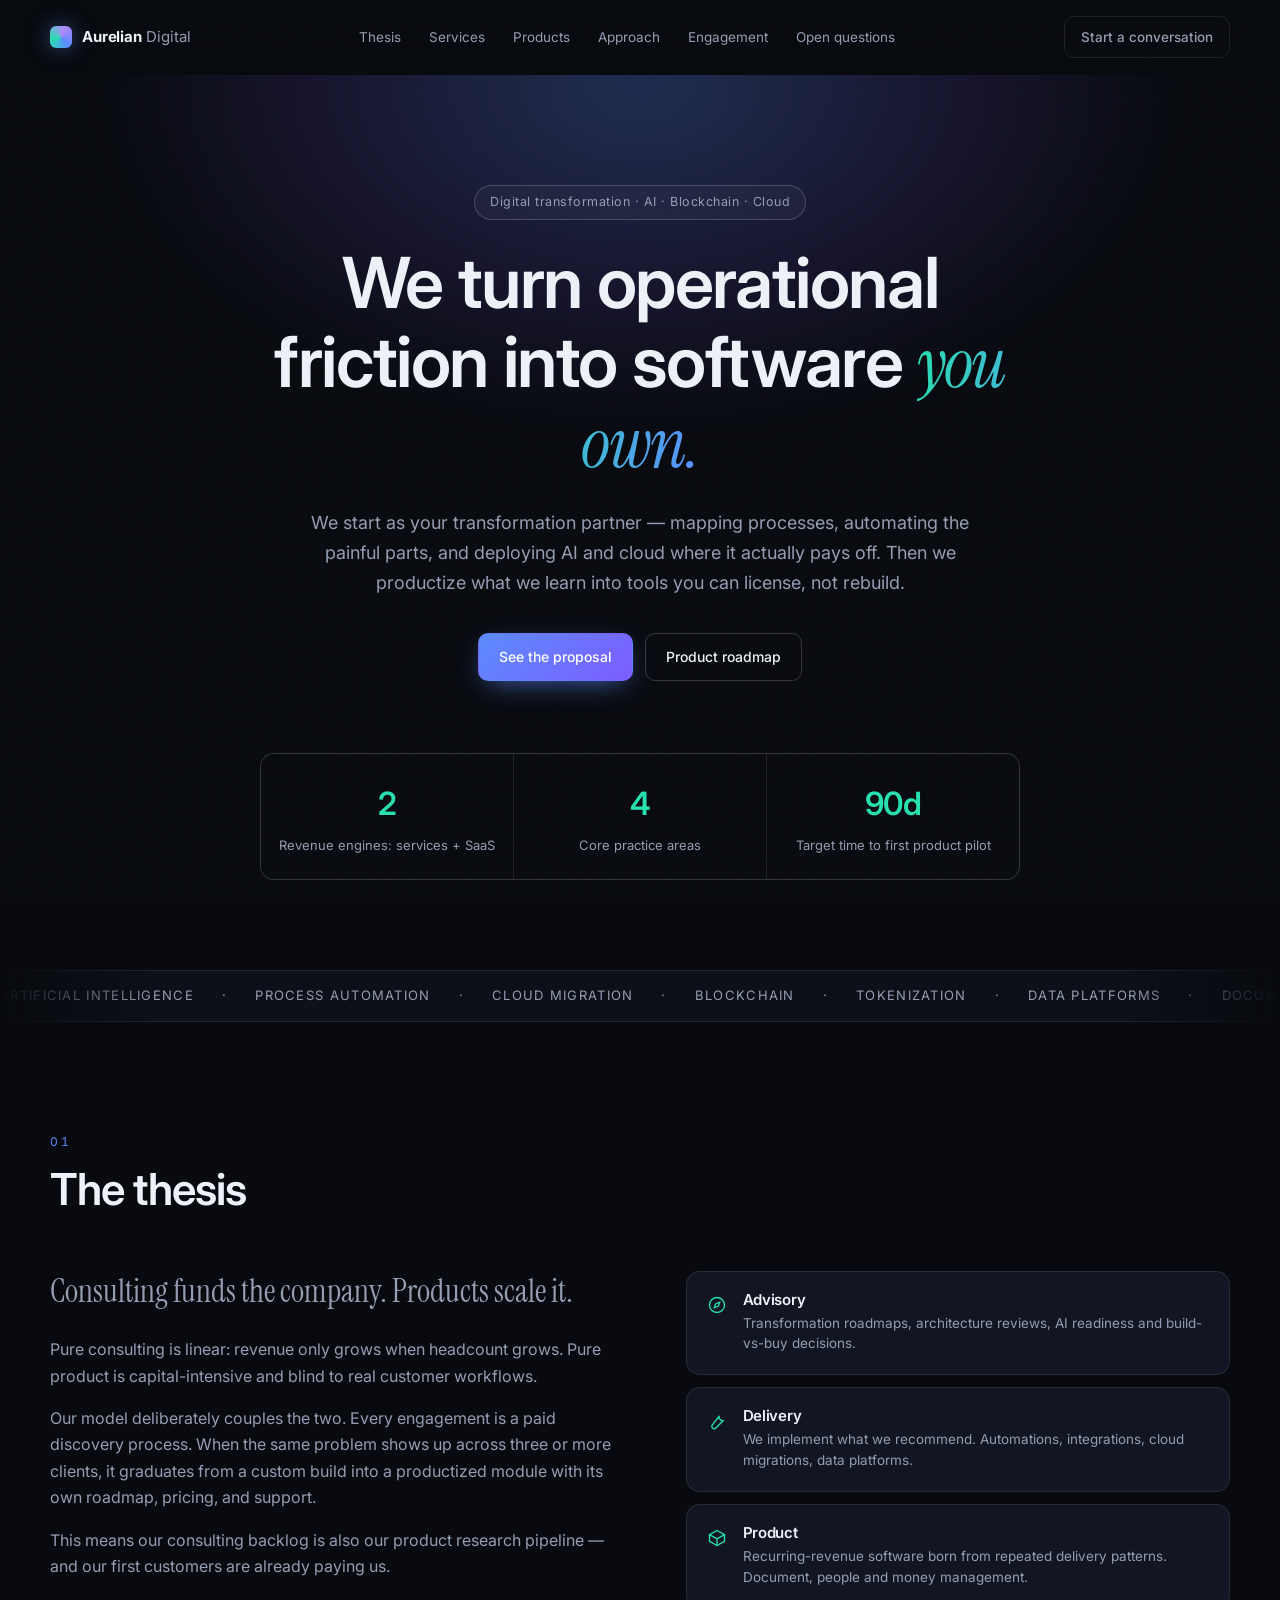
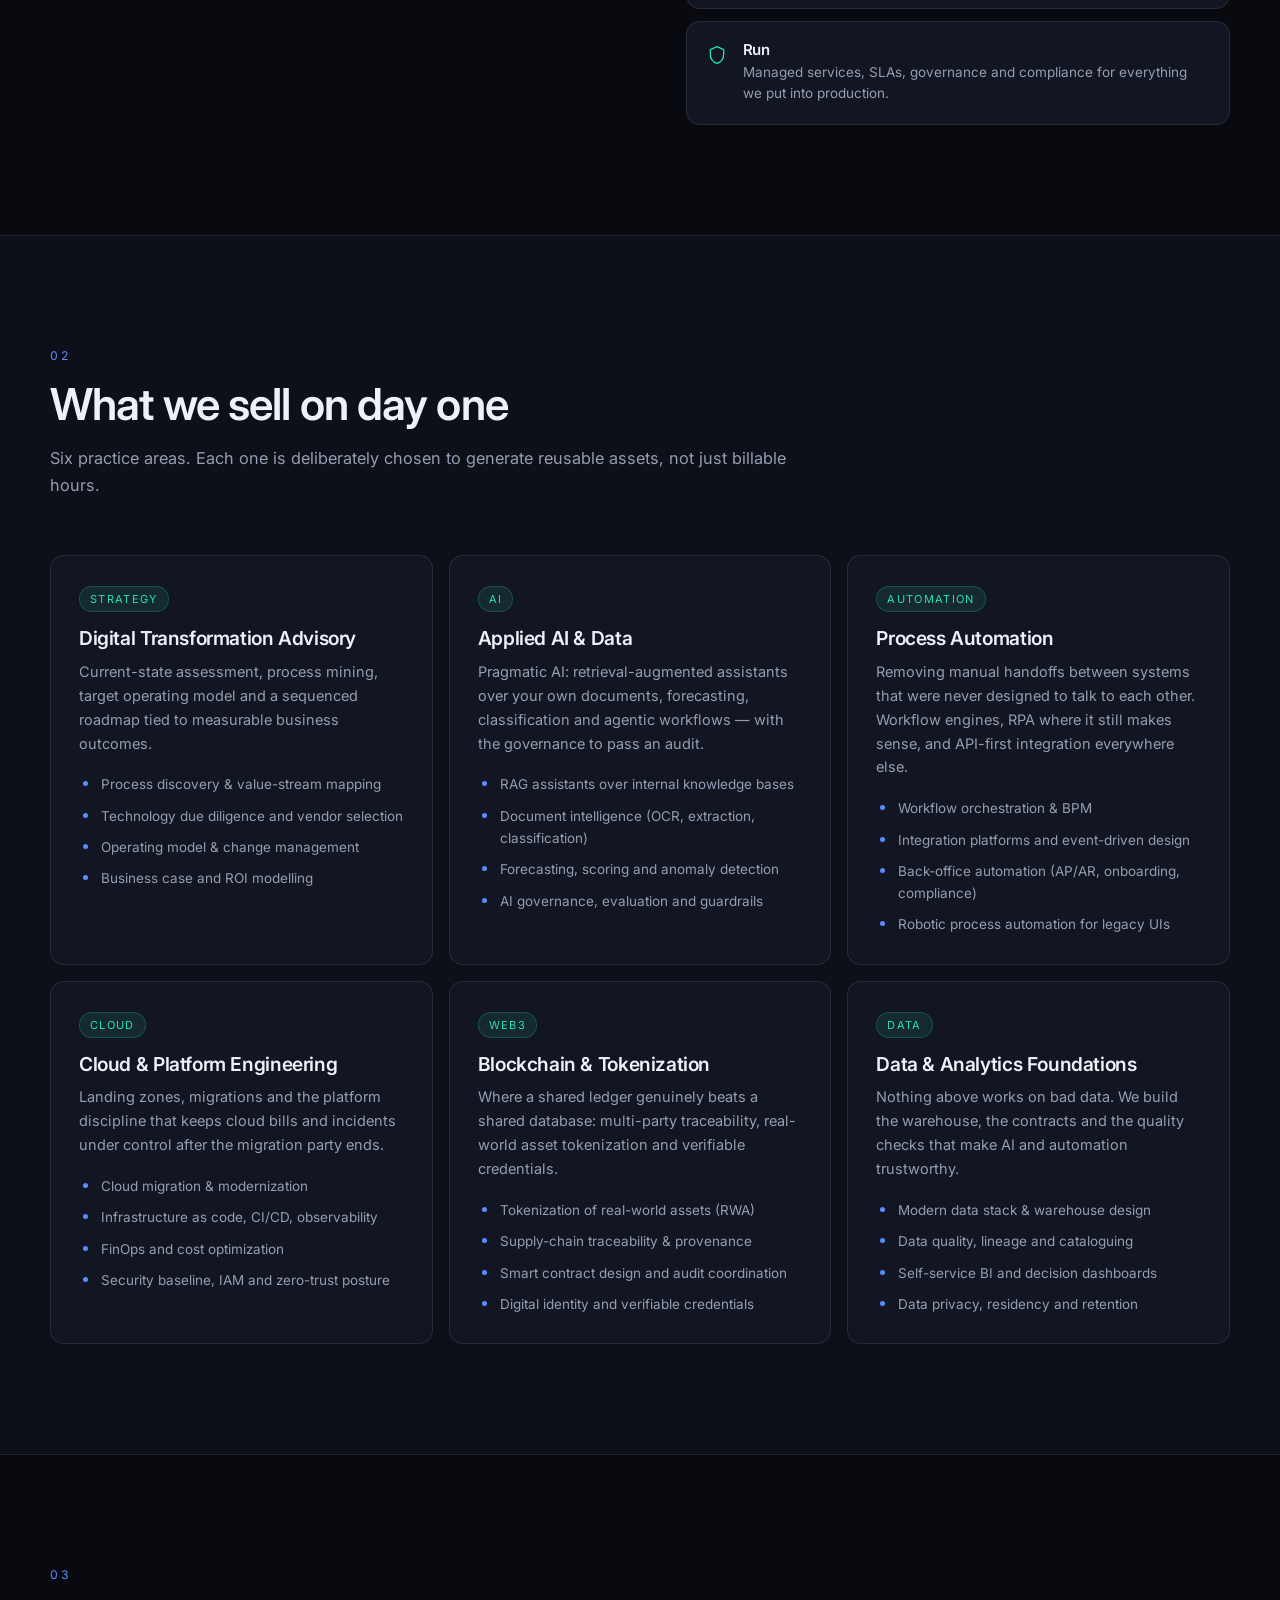
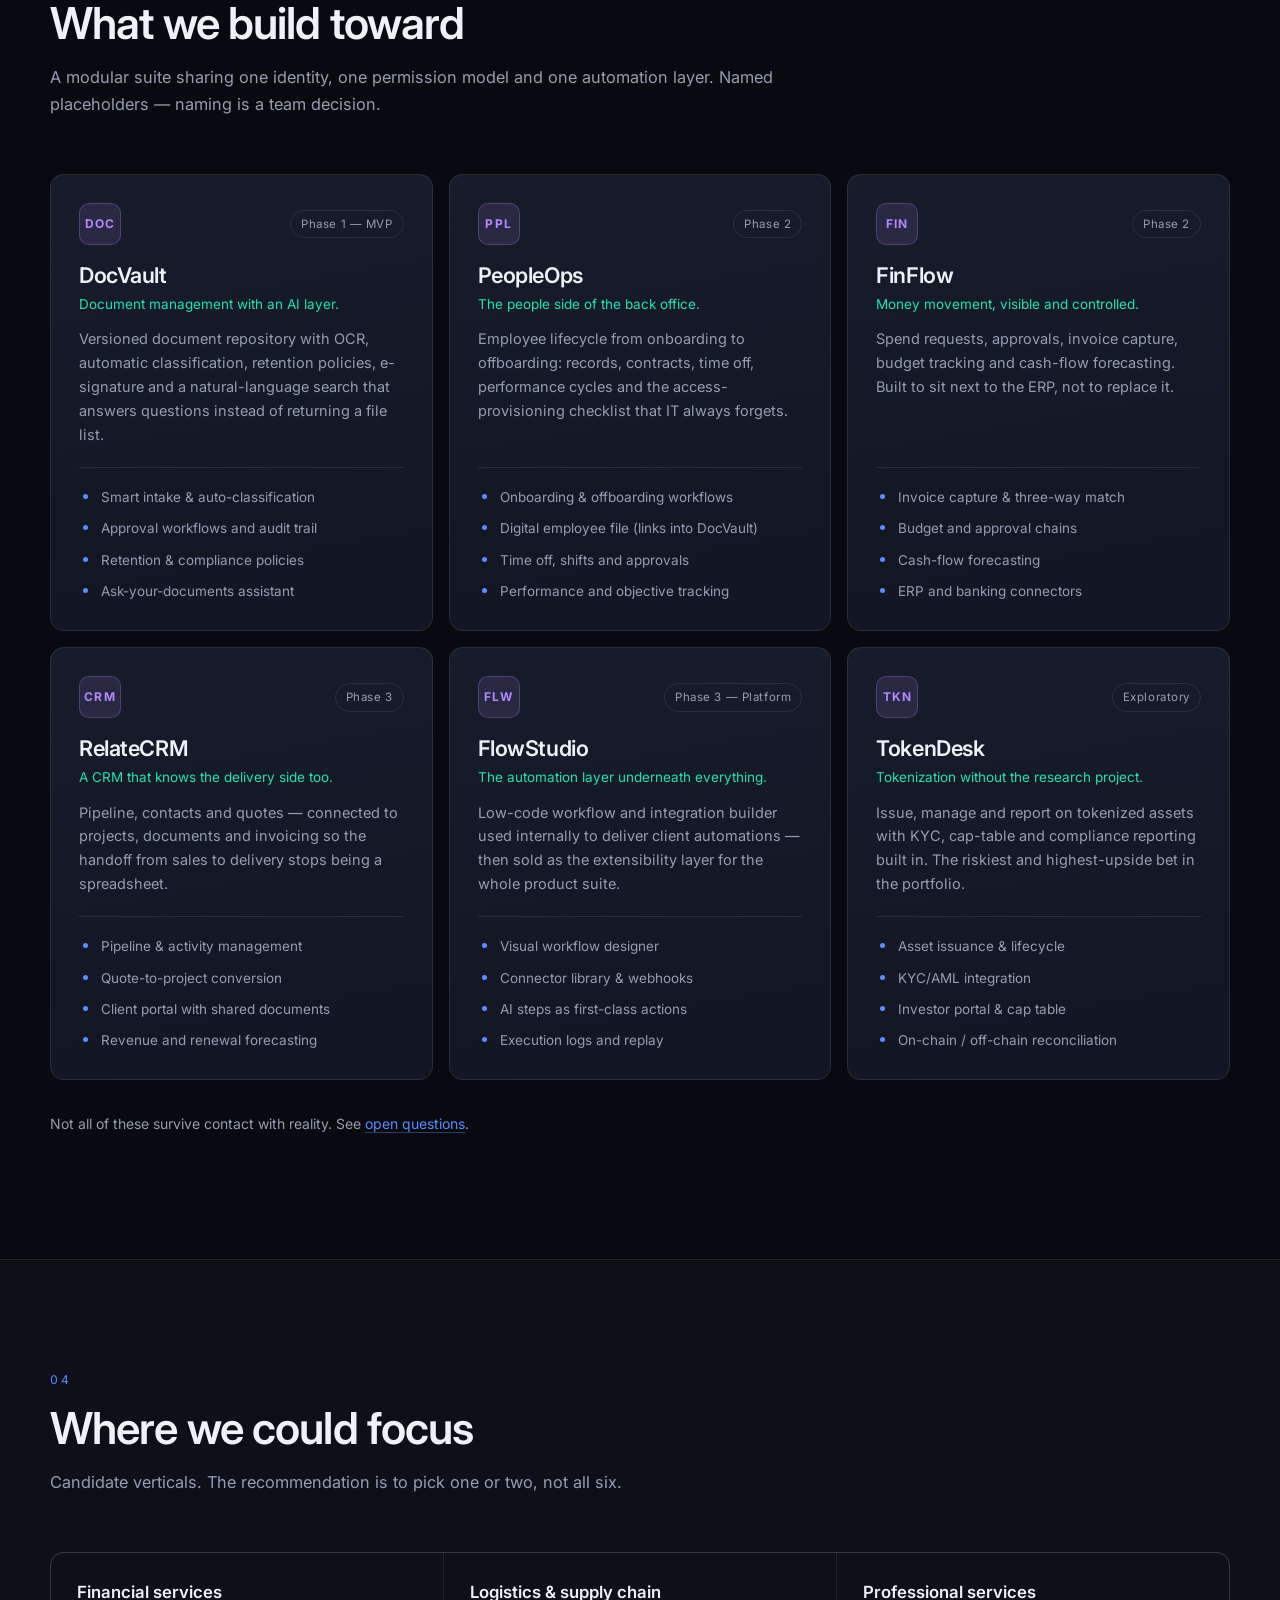
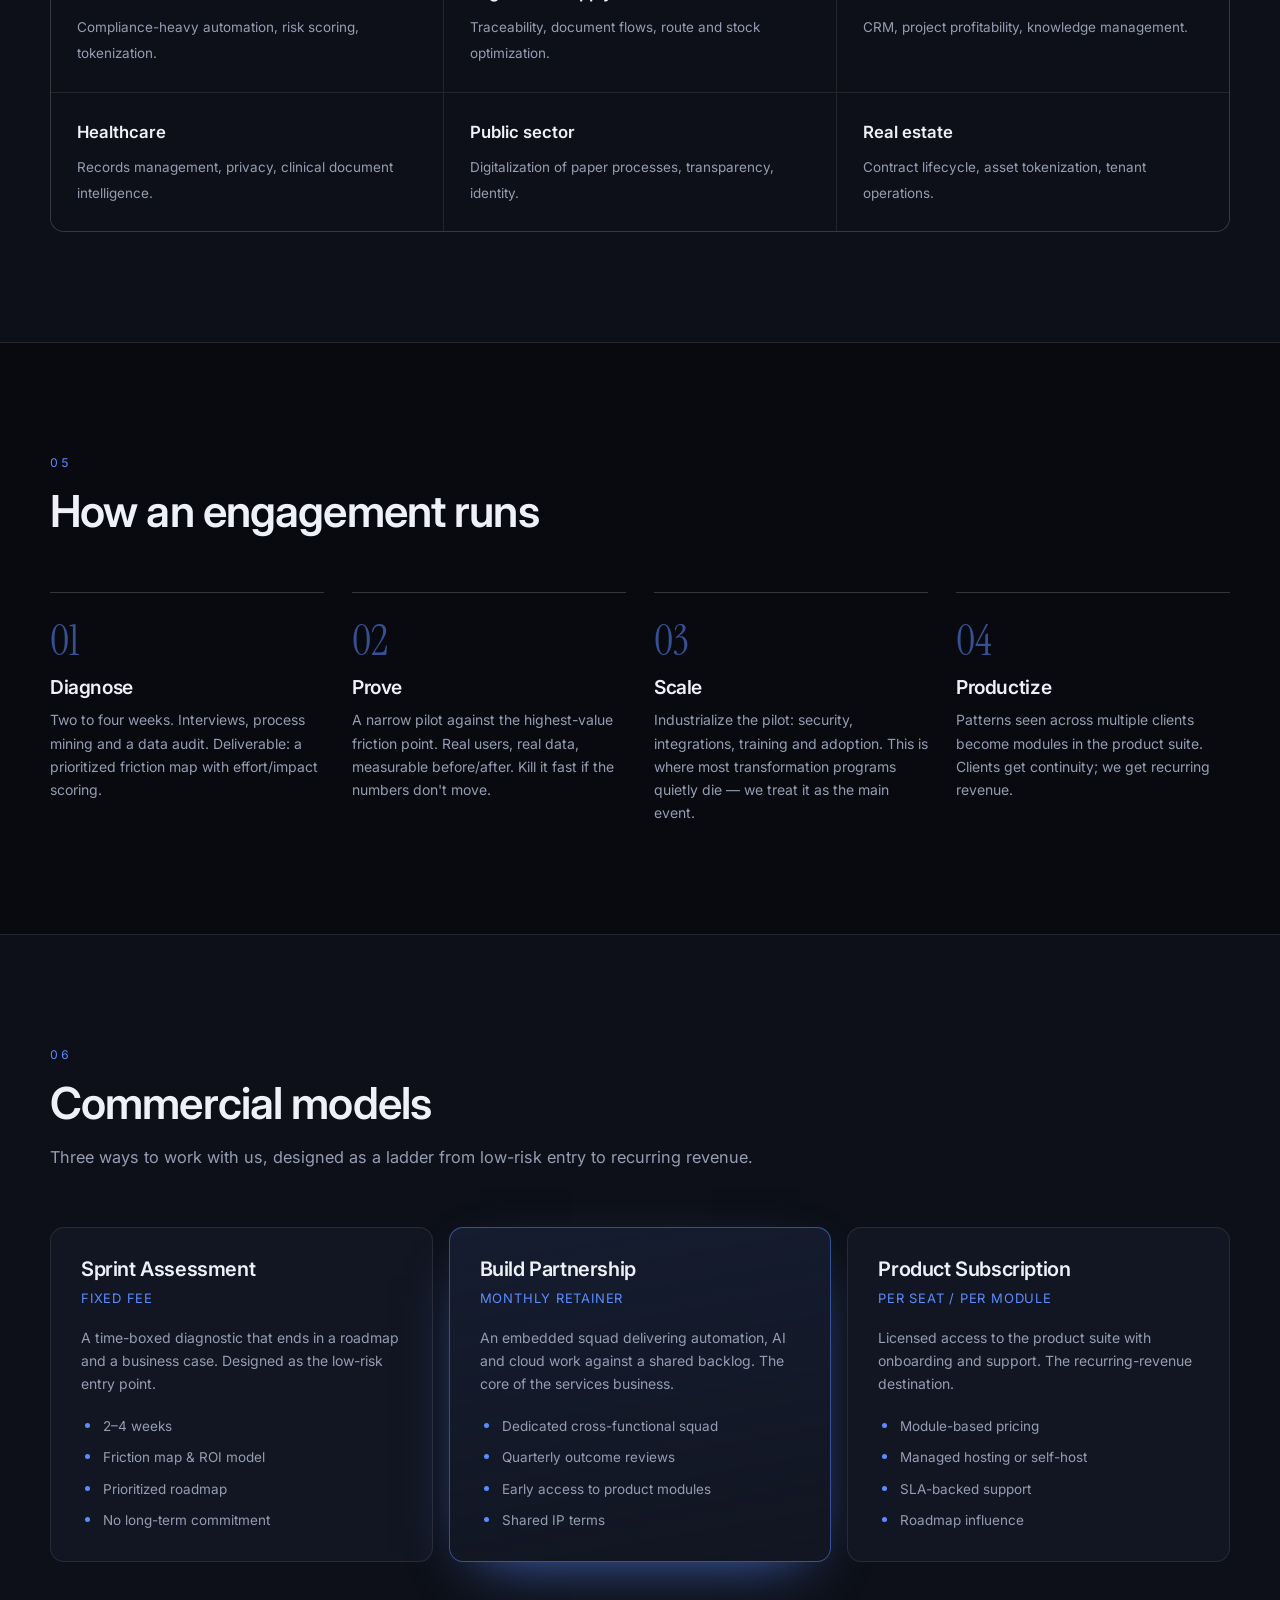
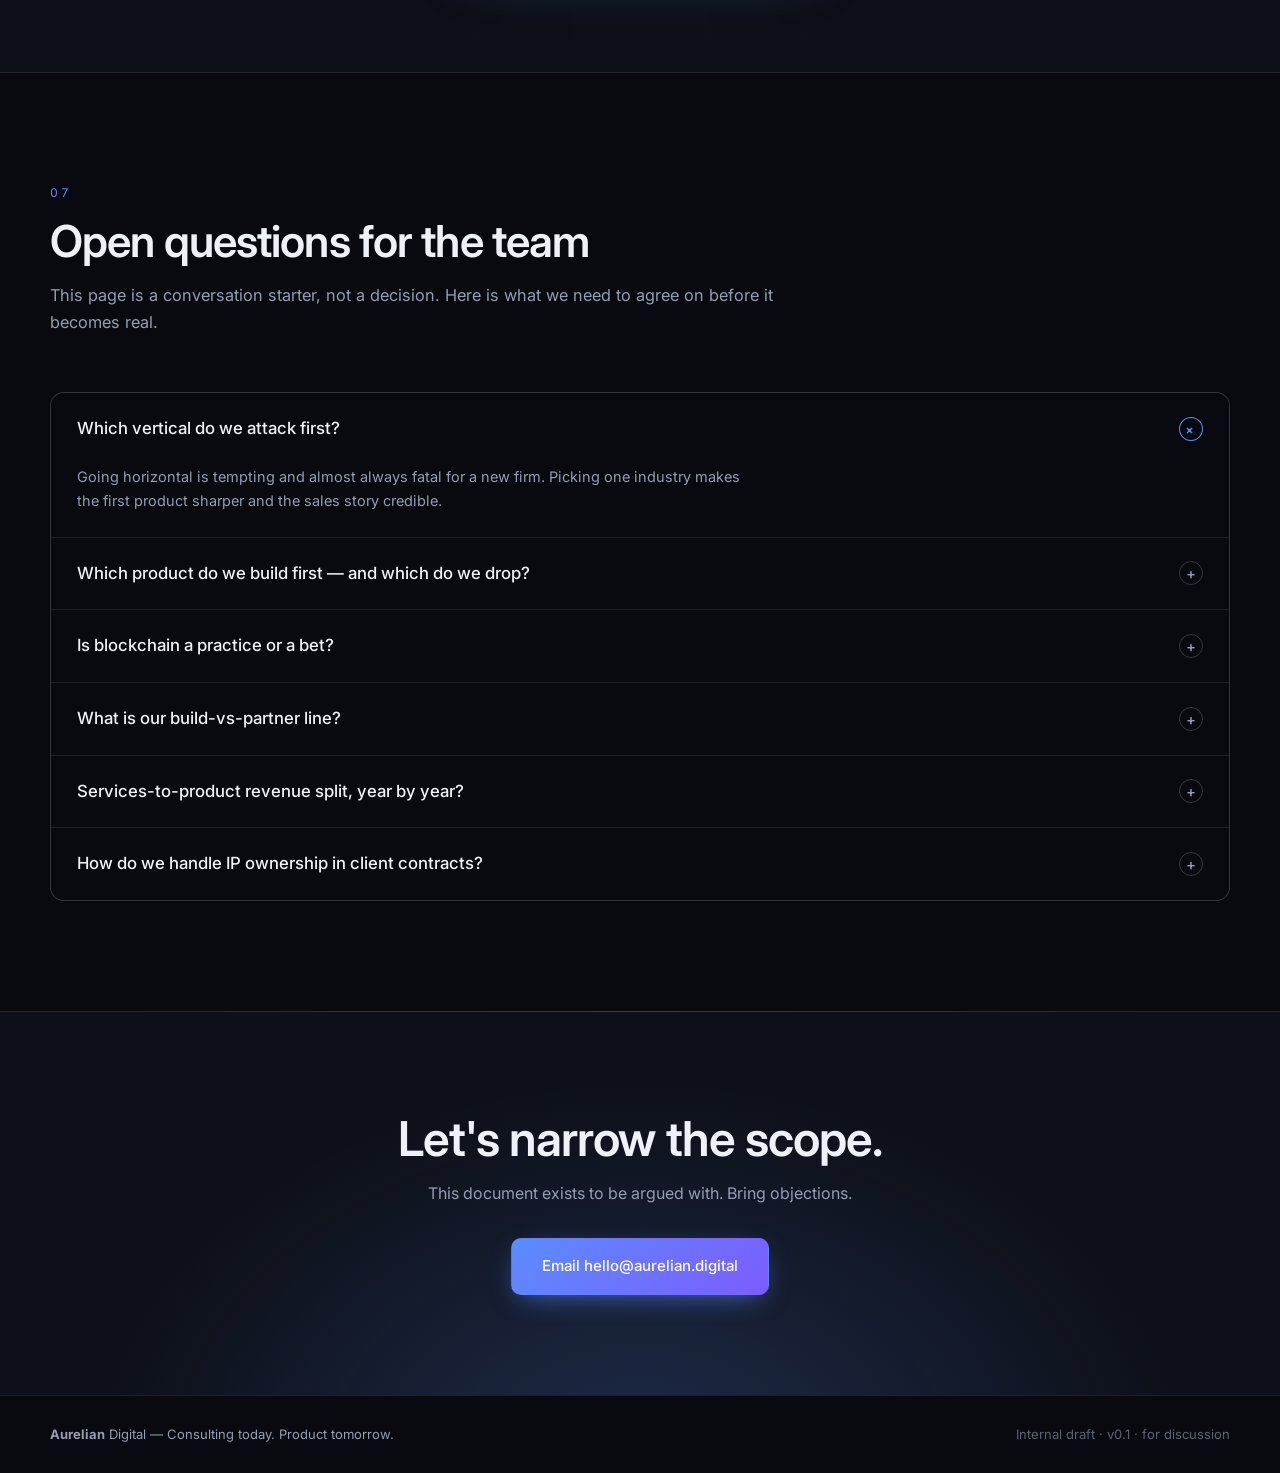
==== index.html @ 9fe1851c "Initial proposal site for digital transformation consultancy" ====
<!DOCTYPE html>
<html lang="en">
<head>
  <meta charset="UTF-8" />
  <meta name="viewport" content="width=device-width, initial-scale=1.0" />
  <title>Aurelian Digital — Consulting today. Product tomorrow.</title>
  <meta name="description" content="Digital transformation consulting across AI, automation, cloud and tokenization — productized into software for document, people and money management." />
  <link rel="preconnect" href="https://fonts.googleapis.com" />
  <link rel="preconnect" href="https://fonts.gstatic.com" crossorigin />
  <link href="https://fonts.googleapis.com/css2?family=Inter:wght@400;500;600;700&family=Instrument+Serif:ital@0;1&display=swap" rel="stylesheet" />
  <link rel="stylesheet" href="src/styles.css" />
</head>
<body>
  <div class="grain" aria-hidden="true"></div>

  <header class="site-header" id="header">
    <a class="logo" href="#top">
      <span class="logo-mark" aria-hidden="true"></span>
      <span class="logo-text"><strong data-brand-name></strong> <span data-brand-suffix></span></span>
    </a>
    <nav class="nav" id="nav" aria-label="Primary"></nav>
    <div class="header-actions">
      <a class="btn btn-ghost" href="#contact">Start a conversation</a>
      <button class="nav-toggle" id="navToggle" aria-label="Toggle navigation" aria-expanded="false">
        <span></span><span></span>
      </button>
    </div>
  </header>

  <main id="top">
    <!-- HERO -->
    <section class="hero">
      <div class="hero-glow" aria-hidden="true"></div>
      <div class="wrap hero-inner">
        <p class="eyebrow reveal" data-hero-eyebrow></p>
        <h1 class="hero-title reveal" data-hero-title></h1>
        <p class="lead reveal" data-hero-subtitle></p>
        <div class="hero-ctas reveal">
          <a class="btn btn-primary" data-hero-cta1></a>
          <a class="btn btn-outline" data-hero-cta2></a>
        </div>
        <dl class="stats reveal" data-hero-stats></dl>
      </div>
      <div class="marquee" aria-hidden="true">
        <div class="marquee-track">
          <span>Artificial Intelligence</span><span>·</span>
          <span>Process Automation</span><span>·</span>
          <span>Cloud Migration</span><span>·</span>
          <span>Blockchain</span><span>·</span>
          <span>Tokenization</span><span>·</span>
          <span>Data Platforms</span><span>·</span>
          <span>Document Intelligence</span><span>·</span>
          <span>Artificial Intelligence</span><span>·</span>
          <span>Process Automation</span><span>·</span>
          <span>Cloud Migration</span><span>·</span>
          <span>Blockchain</span><span>·</span>
          <span>Tokenization</span><span>·</span>
          <span>Data Platforms</span><span>·</span>
          <span>Document Intelligence</span><span>·</span>
        </div>
      </div>
    </section>

    <!-- THESIS -->
    <section class="section" id="thesis">
      <div class="wrap">
        <div class="section-head reveal">
          <span class="section-num">01</span>
          <h2 data-thesis-title></h2>
        </div>
        <div class="thesis-grid">
          <div class="thesis-copy reveal">
            <p class="thesis-lead" data-thesis-lead></p>
            <div data-thesis-body></div>
          </div>
          <div class="pillars" data-thesis-pillars></div>
        </div>
      </div>
    </section>

    <!-- SERVICES -->
    <section class="section section-alt" id="services">
      <div class="wrap">
        <div class="section-head reveal">
          <span class="section-num">02</span>
          <h2>What we sell on day one</h2>
          <p class="section-sub">Six practice areas. Each one is deliberately chosen to generate reusable assets, not just billable hours.</p>
        </div>
        <div class="cards" data-services></div>
      </div>
    </section>

    <!-- PRODUCTS -->
    <section class="section" id="products">
      <div class="wrap">
        <div class="section-head reveal">
          <span class="section-num">03</span>
          <h2>What we build toward</h2>
          <p class="section-sub">A modular suite sharing one identity, one permission model and one automation layer. Named placeholders — naming is a team decision.</p>
        </div>
        <div class="products" data-products></div>
        <p class="note reveal">Not all of these survive contact with reality. See <a href="#questions">open questions</a>.</p>
      </div>
    </section>

    <!-- INDUSTRIES -->
    <section class="section section-alt" id="industries">
      <div class="wrap">
        <div class="section-head reveal">
          <span class="section-num">04</span>
          <h2>Where we could focus</h2>
          <p class="section-sub">Candidate verticals. The recommendation is to pick one or two, not all six.</p>
        </div>
        <ul class="industries" data-industries></ul>
      </div>
    </section>

    <!-- APPROACH -->
    <section class="section" id="approach">
      <div class="wrap">
        <div class="section-head reveal">
          <span class="section-num">05</span>
          <h2>How an engagement runs</h2>
        </div>
        <ol class="steps" data-approach></ol>
      </div>
    </section>

    <!-- ENGAGEMENT -->
    <section class="section section-alt" id="engagement">
      <div class="wrap">
        <div class="section-head reveal">
          <span class="section-num">06</span>
          <h2>Commercial models</h2>
          <p class="section-sub">Three ways to work with us, designed as a ladder from low-risk entry to recurring revenue.</p>
        </div>
        <div class="plans" data-engagement></div>
      </div>
    </section>

    <!-- OPEN QUESTIONS -->
    <section class="section" id="questions">
      <div class="wrap">
        <div class="section-head reveal">
          <span class="section-num">07</span>
          <h2 data-questions-title></h2>
          <p class="section-sub" data-questions-lead></p>
        </div>
        <div class="questions" data-questions></div>
      </div>
    </section>

    <!-- CONTACT -->
    <section class="cta-band" id="contact">
      <div class="wrap cta-inner reveal">
        <h2>Let's narrow the scope.</h2>
        <p>This document exists to be argued with. Bring objections.</p>
        <a class="btn btn-primary btn-lg" data-contact-link></a>
      </div>
    </section>
  </main>

  <footer class="site-footer">
    <div class="wrap footer-inner">
      <span><strong data-brand-name></strong> <span data-brand-suffix></span> — <span data-brand-tagline></span></span>
      <span class="footer-note">Internal draft · v0.1 · for discussion</span>
    </div>
  </footer>

  <script src="src/data.js"></script>
  <script src="src/main.js"></script>
</body>
</html>
---- src/styles.css ----
:root {
  --bg: #080a0f;
  --bg-alt: #0d1018;
  --surface: #121622;
  --surface-2: #171c2b;
  --line: rgba(255, 255, 255, 0.09);
  --line-strong: rgba(255, 255, 255, 0.18);
  --text: #eef1f7;
  --muted: #959db2;
  --accent: #5b8cff;
  --accent-2: #27e0b0;
  --accent-3: #b388ff;
  --radius: 14px;
  --wrap: 1180px;
  --ease: cubic-bezier(0.22, 1, 0.36, 1);
}

* { box-sizing: border-box; }

html { scroll-behavior: smooth; scroll-padding-top: 90px; }

body {
  margin: 0;
  background: var(--bg);
  color: var(--text);
  font-family: Inter, -apple-system, BlinkMacSystemFont, "Segoe UI", sans-serif;
  font-size: 16px;
  line-height: 1.65;
  -webkit-font-smoothing: antialiased;
  overflow-x: hidden;
}

h1, h2, h3 { line-height: 1.12; margin: 0; letter-spacing: -0.02em; }

a { color: inherit; text-decoration: none; }

.wrap { width: min(100% - 48px, var(--wrap)); margin-inline: auto; }

.grain {
  position: fixed;
  inset: 0;
  pointer-events: none;
  z-index: 100;
  opacity: 0.025;
  background-image: url("data:image/svg+xml,%3Csvg xmlns='http://www.w3.org/2000/svg' width='200' height='200'%3E%3Cfilter id='n'%3E%3CfeTurbulence type='fractalNoise' baseFrequency='0.8'/%3E%3C/filter%3E%3Crect width='200' height='200' filter='url(%23n)'/%3E%3C/svg%3E");
}

/* ---------- Header ---------- */
.site-header {
  position: sticky;
  top: 0;
  z-index: 50;
  display: flex;
  align-items: center;
  justify-content: space-between;
  gap: 24px;
  padding: 16px max(24px, calc((100vw - var(--wrap)) / 2));
  background: rgba(8, 10, 15, 0.72);
  backdrop-filter: blur(14px);
  border-bottom: 1px solid transparent;
  transition: border-color 0.3s, background 0.3s;
}

.site-header.scrolled { border-bottom-color: var(--line); }

.logo { display: flex; align-items: center; gap: 10px; font-size: 15px; }

.logo-mark {
  width: 22px;
  height: 22px;
  border-radius: 6px;
  background: conic-gradient(from 140deg, var(--accent), var(--accent-2), var(--accent-3), var(--accent));
  box-shadow: 0 0 22px rgba(91, 140, 255, 0.45);
}

.logo-text strong { font-weight: 700; letter-spacing: -0.01em; }
.logo-text span { color: var(--muted); font-weight: 400; }

.nav { display: flex; gap: 4px; }

.nav a {
  padding: 7px 12px;
  border-radius: 8px;
  font-size: 13.5px;
  color: var(--muted);
  transition: color 0.2s, background 0.2s;
}

.nav a:hover { color: var(--text); background: rgba(255, 255, 255, 0.05); }
.nav a.active { color: var(--text); background: rgba(91, 140, 255, 0.14); }

.header-actions { display: flex; align-items: center; gap: 10px; }

.nav-toggle {
  display: none;
  flex-direction: column;
  gap: 5px;
  background: none;
  border: 1px solid var(--line);
  border-radius: 8px;
  padding: 10px 9px;
  cursor: pointer;
}

.nav-toggle span { width: 16px; height: 1.5px; background: var(--text); display: block; }

/* ---------- Buttons ---------- */
.btn {
  display: inline-flex;
  align-items: center;
  justify-content: center;
  gap: 8px;
  padding: 11px 20px;
  border-radius: 10px;
  font-size: 14px;
  font-weight: 500;
  cursor: pointer;
  border: 1px solid transparent;
  transition: transform 0.2s var(--ease), background 0.2s, border-color 0.2s, box-shadow 0.2s;
  white-space: nowrap;
}

.btn:hover { transform: translateY(-2px); }

.btn-primary {
  background: linear-gradient(135deg, var(--accent), #7c5cff);
  color: #fff;
  box-shadow: 0 8px 28px -10px rgba(91, 140, 255, 0.8);
}

.btn-outline { border-color: var(--line-strong); color: var(--text); }
.btn-outline:hover { background: rgba(255, 255, 255, 0.05); border-color: var(--accent); }

.btn-ghost { color: var(--muted); border-color: var(--line); font-size: 13.5px; padding: 9px 16px; }
.btn-ghost:hover { color: var(--text); border-color: var(--line-strong); }

.btn-lg { padding: 15px 30px; font-size: 15px; }

/* ---------- Hero ---------- */
.hero { position: relative; padding: 110px 0 0; overflow: hidden; }

.hero-glow {
  position: absolute;
  top: -340px;
  left: 50%;
  transform: translateX(-50%);
  width: 1100px;
  height: 700px;
  background: radial-gradient(ellipse at center, rgba(91, 140, 255, 0.28), rgba(124, 92, 255, 0.12) 42%, transparent 70%);
  filter: blur(26px);
  pointer-events: none;
}

.hero-inner { position: relative; text-align: center; padding-bottom: 90px; }

.eyebrow {
  display: inline-block;
  margin: 0 0 24px;
  padding: 6px 15px;
  border: 1px solid var(--line-strong);
  border-radius: 999px;
  font-size: 12.5px;
  letter-spacing: 0.04em;
  color: var(--muted);
  background: rgba(255, 255, 255, 0.03);
}

.hero-title {
  font-size: clamp(2.5rem, 6.2vw, 4.4rem);
  font-weight: 600;
  max-width: 17ch;
  margin-inline: auto;
}

.hero-title em {
  font-family: "Instrument Serif", Georgia, serif;
  font-style: italic;
  font-weight: 400;
  background: linear-gradient(100deg, var(--accent-2), var(--accent));
  -webkit-background-clip: text;
  background-clip: text;
  color: transparent;
}

.lead {
  max-width: 62ch;
  margin: 26px auto 0;
  color: var(--muted);
  font-size: clamp(1rem, 1.5vw, 1.125rem);
}

.hero-ctas { display: flex; gap: 12px; justify-content: center; flex-wrap: wrap; margin-top: 36px; }

.stats {
  display: grid;
  grid-template-columns: repeat(3, 1fr);
  gap: 1px;
  margin: 72px auto 0;
  max-width: 760px;
  background: var(--line);
  border: 1px solid var(--line);
  border-radius: var(--radius);
  overflow: hidden;
}

.stats > div { background: var(--bg); padding: 24px 18px; }
.stats dt { font-size: 2rem; font-weight: 600; letter-spacing: -0.03em; color: var(--accent-2); }
.stats dd { margin: 6px 0 0; font-size: 13px; color: var(--muted); line-height: 1.45; }

.marquee {
  border-block: 1px solid var(--line);
  padding: 14px 0;
  overflow: hidden;
  background: var(--bg-alt);
  mask-image: linear-gradient(90deg, transparent, #000 12%, #000 88%, transparent);
}

.marquee-track {
  display: flex;
  gap: 28px;
  width: max-content;
  animation: slide 44s linear infinite;
  font-size: 13px;
  letter-spacing: 0.1em;
  text-transform: uppercase;
  color: var(--muted);
  white-space: nowrap;
}

@keyframes slide { to { transform: translateX(-50%); } }

/* ---------- Sections ---------- */
.section { padding: 110px 0; }
.section-alt { background: var(--bg-alt); border-block: 1px solid var(--line); }

.section-head { max-width: 760px; margin-bottom: 56px; }

.section-num {
  display: block;
  font-size: 12px;
  letter-spacing: 0.22em;
  color: var(--accent);
  margin-bottom: 14px;
  font-variant-numeric: tabular-nums;
}

.section-head h2 { font-size: clamp(1.9rem, 3.6vw, 2.75rem); font-weight: 600; }
.section-sub { color: var(--muted); margin: 16px 0 0; font-size: 1.02rem; }

.note { color: var(--muted); font-size: 14px; margin-top: 32px; }
.note a { color: var(--accent); border-bottom: 1px solid rgba(91, 140, 255, 0.4); }

/* ---------- Thesis ---------- */
.thesis-grid { display: grid; grid-template-columns: 1.05fr 1fr; gap: 64px; align-items: start; }

.thesis-lead {
  font-family: "Instrument Serif", Georgia, serif;
  font-size: clamp(1.5rem, 2.6vw, 2rem);
  line-height: 1.3;
  margin: 0 0 24px;
  color: var(--text);
}

.thesis-copy p { color: var(--muted); }

.pillars { display: grid; gap: 12px; }

.pillar {
  display: flex;
  gap: 16px;
  padding: 20px;
  border: 1px solid var(--line);
  border-radius: var(--radius);
  background: var(--surface);
  transition: border-color 0.25s, transform 0.25s var(--ease);
}

.pillar:hover { border-color: var(--line-strong); transform: translateX(4px); }
.pillar svg { flex: none; width: 20px; height: 20px; color: var(--accent-2); margin-top: 3px; }
.pillar h3 { font-size: 15px; font-weight: 600; margin-bottom: 4px; }
.pillar p { margin: 0; font-size: 13.5px; color: var(--muted); line-height: 1.55; }

/* ---------- Service cards ---------- */
.cards { display: grid; grid-template-columns: repeat(auto-fit, minmax(330px, 1fr)); gap: 16px; }

.card {
  position: relative;
  padding: 28px;
  border: 1px solid var(--line);
  border-radius: var(--radius);
  background: var(--surface);
  overflow: hidden;
  transition: border-color 0.25s, transform 0.3s var(--ease);
}

.card::before {
  content: "";
  position: absolute;
  inset: 0 0 auto;
  height: 1px;
  background: linear-gradient(90deg, transparent, var(--accent), transparent);
  opacity: 0;
  transition: opacity 0.3s;
}

.card:hover { transform: translateY(-4px); border-color: var(--line-strong); }
.card:hover::before { opacity: 1; }

.tag {
  display: inline-block;
  font-size: 11px;
  letter-spacing: 0.12em;
  text-transform: uppercase;
  color: var(--accent-2);
  background: rgba(39, 224, 176, 0.1);
  border: 1px solid rgba(39, 224, 176, 0.22);
  padding: 3px 10px;
  border-radius: 999px;
  margin-bottom: 16px;
}

.card h3 { font-size: 1.2rem; font-weight: 600; margin-bottom: 10px; }
.card > p { color: var(--muted); font-size: 14.5px; margin: 0 0 18px; }

.ticks { list-style: none; padding: 0; margin: 0; display: grid; gap: 9px; }

.ticks li {
  position: relative;
  padding-left: 22px;
  font-size: 13.5px;
  color: var(--muted);
}

.ticks li::before {
  content: "";
  position: absolute;
  left: 4px;
  top: 8px;
  width: 5px;
  height: 5px;
  border-radius: 50%;
  background: var(--accent);
}

/* ---------- Products ---------- */
.products { display: grid; grid-template-columns: repeat(auto-fit, minmax(340px, 1fr)); gap: 16px; }

.product {
  display: flex;
  flex-direction: column;
  padding: 28px;
  border: 1px solid var(--line);
  border-radius: var(--radius);
  background: linear-gradient(170deg, var(--surface-2), var(--surface));
  transition: border-color 0.25s, transform 0.3s var(--ease);
}

.product:hover { transform: translateY(-4px); border-color: rgba(179, 136, 255, 0.4); }

.product-top { display: flex; align-items: center; justify-content: space-between; gap: 14px; margin-bottom: 18px; }

.product-code {
  font-size: 12px;
  font-weight: 700;
  letter-spacing: 0.1em;
  width: 42px;
  height: 42px;
  display: grid;
  place-items: center;
  border-radius: 10px;
  background: rgba(179, 136, 255, 0.12);
  border: 1px solid rgba(179, 136, 255, 0.26);
  color: var(--accent-3);
}

.stage {
  font-size: 11.5px;
  letter-spacing: 0.05em;
  color: var(--muted);
  border: 1px solid var(--line);
  padding: 4px 10px;
  border-radius: 999px;
}

.product h3 { font-size: 1.35rem; font-weight: 600; }
.product .pitch { color: var(--accent-2); font-size: 13.5px; margin: 6px 0 12px; }
.product > p { color: var(--muted); font-size: 14.5px; margin: 0 0 20px; }
.product .ticks { margin-top: auto; padding-top: 18px; border-top: 1px solid var(--line); }

/* ---------- Industries ---------- */
.industries {
  list-style: none;
  padding: 0;
  margin: 0;
  display: grid;
  grid-template-columns: repeat(auto-fit, minmax(300px, 1fr));
  gap: 1px;
  background: var(--line);
  border: 1px solid var(--line);
  border-radius: var(--radius);
  overflow: hidden;
}

.industries li { background: var(--bg-alt); padding: 26px; transition: background 0.25s; }
.industries li:hover { background: var(--surface); }
.industries strong { display: block; font-size: 1.05rem; font-weight: 600; margin-bottom: 6px; }
.industries span { color: var(--muted); font-size: 13.5px; }

/* ---------- Steps ---------- */
.steps {
  list-style: none;
  padding: 0;
  margin: 0;
  display: grid;
  grid-template-columns: repeat(auto-fit, minmax(240px, 1fr));
  gap: 28px;
  counter-reset: s;
}

.step { position: relative; padding-top: 28px; border-top: 1px solid var(--line-strong); }

.step-num {
  font-family: "Instrument Serif", Georgia, serif;
  font-size: 2.6rem;
  color: var(--accent);
  opacity: 0.55;
  line-height: 1;
  display: block;
  margin-bottom: 14px;
}

.step h3 { font-size: 1.2rem; font-weight: 600; margin-bottom: 10px; }
.step p { color: var(--muted); font-size: 14px; margin: 0; }

/* ---------- Plans ---------- */
.plans { display: grid; grid-template-columns: repeat(auto-fit, minmax(300px, 1fr)); gap: 16px; align-items: start; }

.plan {
  padding: 30px;
  border: 1px solid var(--line);
  border-radius: var(--radius);
  background: var(--surface);
}

.plan.featured {
  border-color: rgba(91, 140, 255, 0.5);
  background: linear-gradient(170deg, rgba(91, 140, 255, 0.1), var(--surface));
  box-shadow: 0 20px 60px -30px rgba(91, 140, 255, 0.9);
}

.plan h3 { font-size: 1.25rem; font-weight: 600; }
.plan .price { color: var(--accent); font-size: 13px; letter-spacing: 0.06em; text-transform: uppercase; margin: 8px 0 16px; }
.plan > p { color: var(--muted); font-size: 14px; margin: 0 0 20px; }

/* ---------- Questions ---------- */
.questions { display: grid; gap: 1px; background: var(--line); border: 1px solid var(--line); border-radius: var(--radius); overflow: hidden; }

.q { background: var(--bg); }

.q-head {
  width: 100%;
  display: flex;
  align-items: center;
  justify-content: space-between;
  gap: 20px;
  padding: 22px 26px;
  background: none;
  border: none;
  color: var(--text);
  font: inherit;
  font-size: 1.05rem;
  font-weight: 500;
  text-align: left;
  cursor: pointer;
  transition: background 0.2s;
}

.q-head:hover { background: var(--surface); }

.q-icon {
  flex: none;
  width: 24px;
  height: 24px;
  display: grid;
  place-items: center;
  border: 1px solid var(--line-strong);
  border-radius: 50%;
  transition: transform 0.3s var(--ease), border-color 0.2s;
  font-size: 15px;
  color: var(--muted);
}

.q.open .q-icon { transform: rotate(45deg); border-color: var(--accent); color: var(--accent); }

.q-body { display: grid; grid-template-rows: 0fr; transition: grid-template-rows 0.35s var(--ease); }
.q.open .q-body { grid-template-rows: 1fr; }
.q-body > div { overflow: hidden; }
.q-body p { margin: 0; padding: 0 26px 24px 26px; color: var(--muted); font-size: 14.5px; max-width: 80ch; }

/* ---------- CTA band + footer ---------- */
.cta-band {
  padding: 100px 0;
  text-align: center;
  background:
    radial-gradient(ellipse at 50% 120%, rgba(91, 140, 255, 0.22), transparent 60%),
    var(--bg-alt);
  border-top: 1px solid var(--line);
}

.cta-band h2 { font-size: clamp(2rem, 4.2vw, 3rem); font-weight: 600; }
.cta-band p { color: var(--muted); margin: 14px 0 32px; }

.site-footer { border-top: 1px solid var(--line); padding: 28px 0; }
.footer-inner { display: flex; justify-content: space-between; gap: 16px; flex-wrap: wrap; font-size: 13px; color: var(--muted); }
.footer-note { opacity: 0.6; }

/* ---------- Reveal ---------- */
.reveal, .card, .product, .pillar, .step, .plan, .industries li {
  opacity: 0;
  transform: translateY(18px);
  transition: opacity 0.6s var(--ease), transform 0.6s var(--ease);
}

.is-visible { opacity: 1 !important; transform: none !important; }

@media (prefers-reduced-motion: reduce) {
  * { animation: none !important; transition: none !important; }
  .reveal, .card, .product, .pillar, .step, .plan, .industries li { opacity: 1; transform: none; }
  html { scroll-behavior: auto; }
}

/* ---------- Responsive ---------- */
@media (max-width: 900px) {
  .thesis-grid { grid-template-columns: 1fr; gap: 40px; }
  .stats { grid-template-columns: 1fr; }

  .nav {
    position: absolute;
    top: 100%;
    left: 0;
    right: 0;
    flex-direction: column;
    gap: 2px;
    padding: 12px;
    background: var(--bg-alt);
    border-bottom: 1px solid var(--line);
    display: none;
  }

  .nav.open { display: flex; }
  .nav a { padding: 11px 14px; font-size: 15px; }
  .nav-toggle { display: flex; }
  .header-actions .btn-ghost { display: none; }
  .section { padding: 80px 0; }
  .hero { padding-top: 70px; }
}
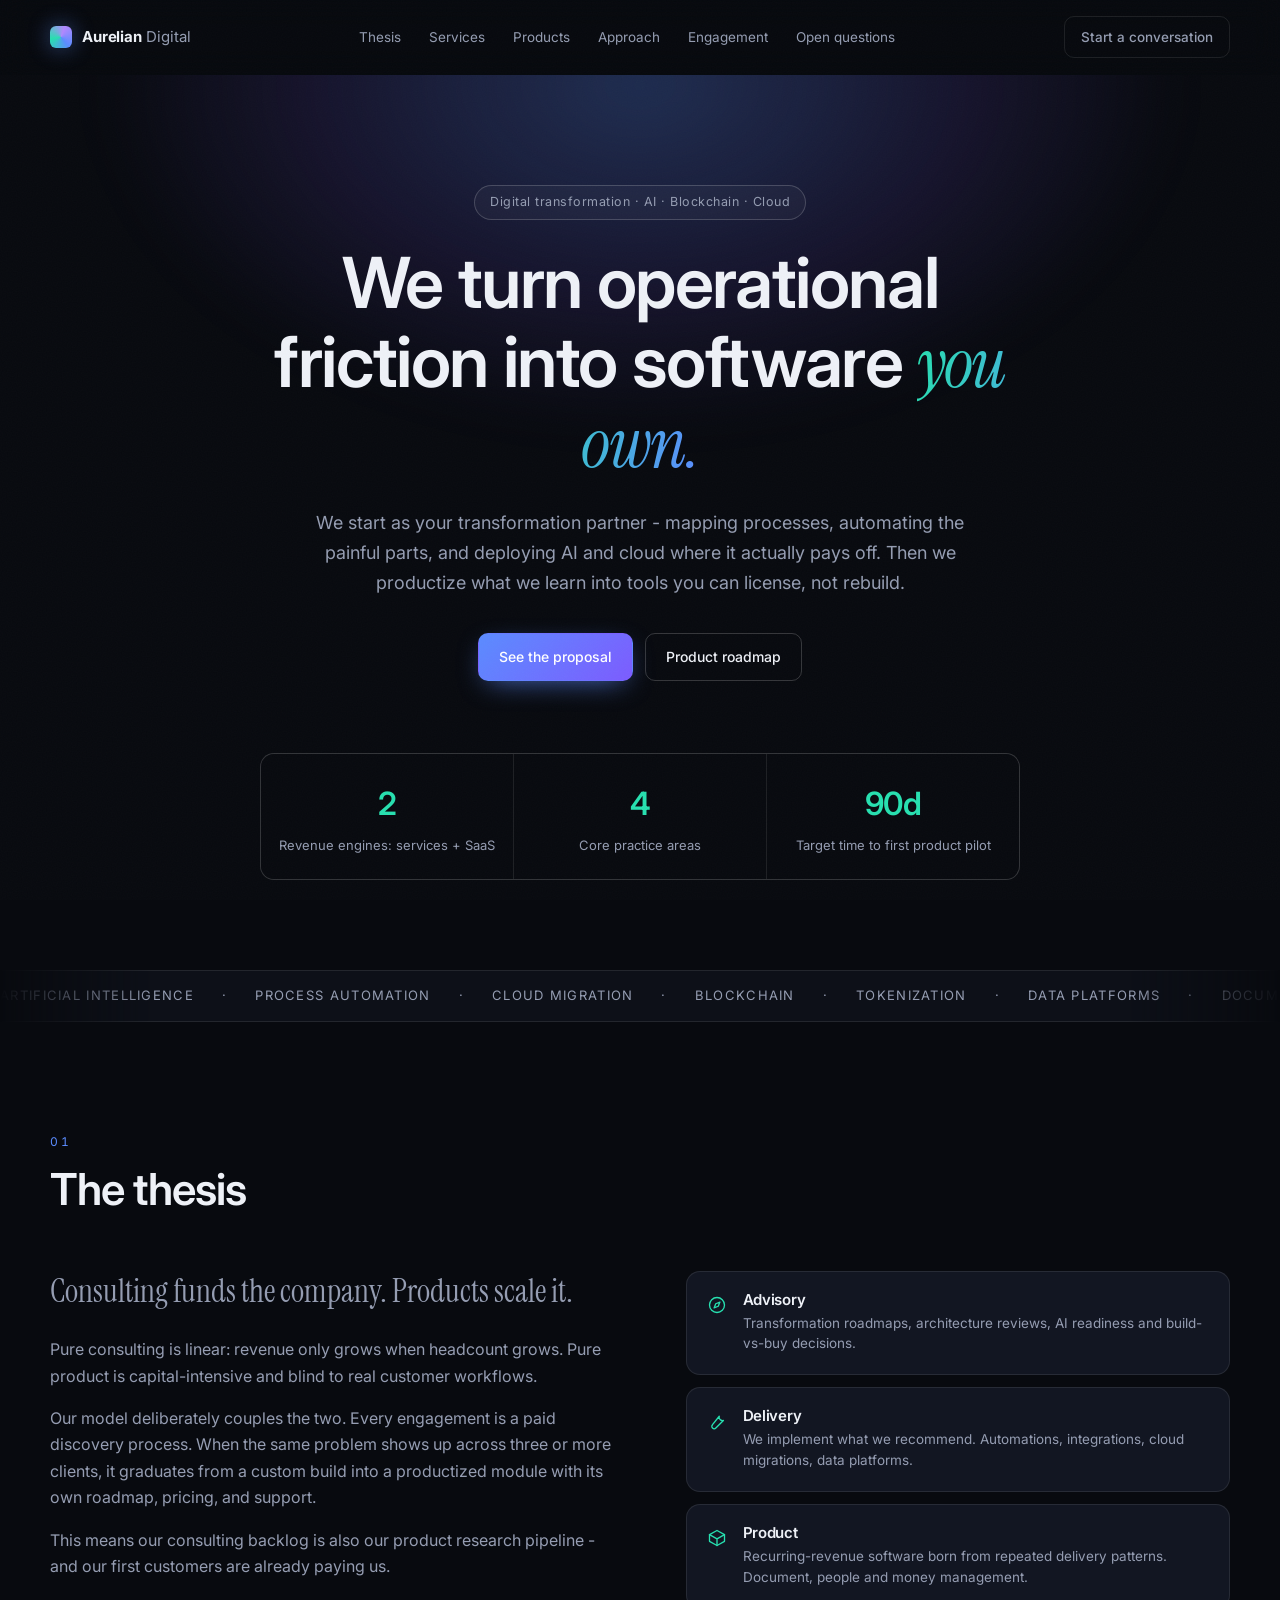
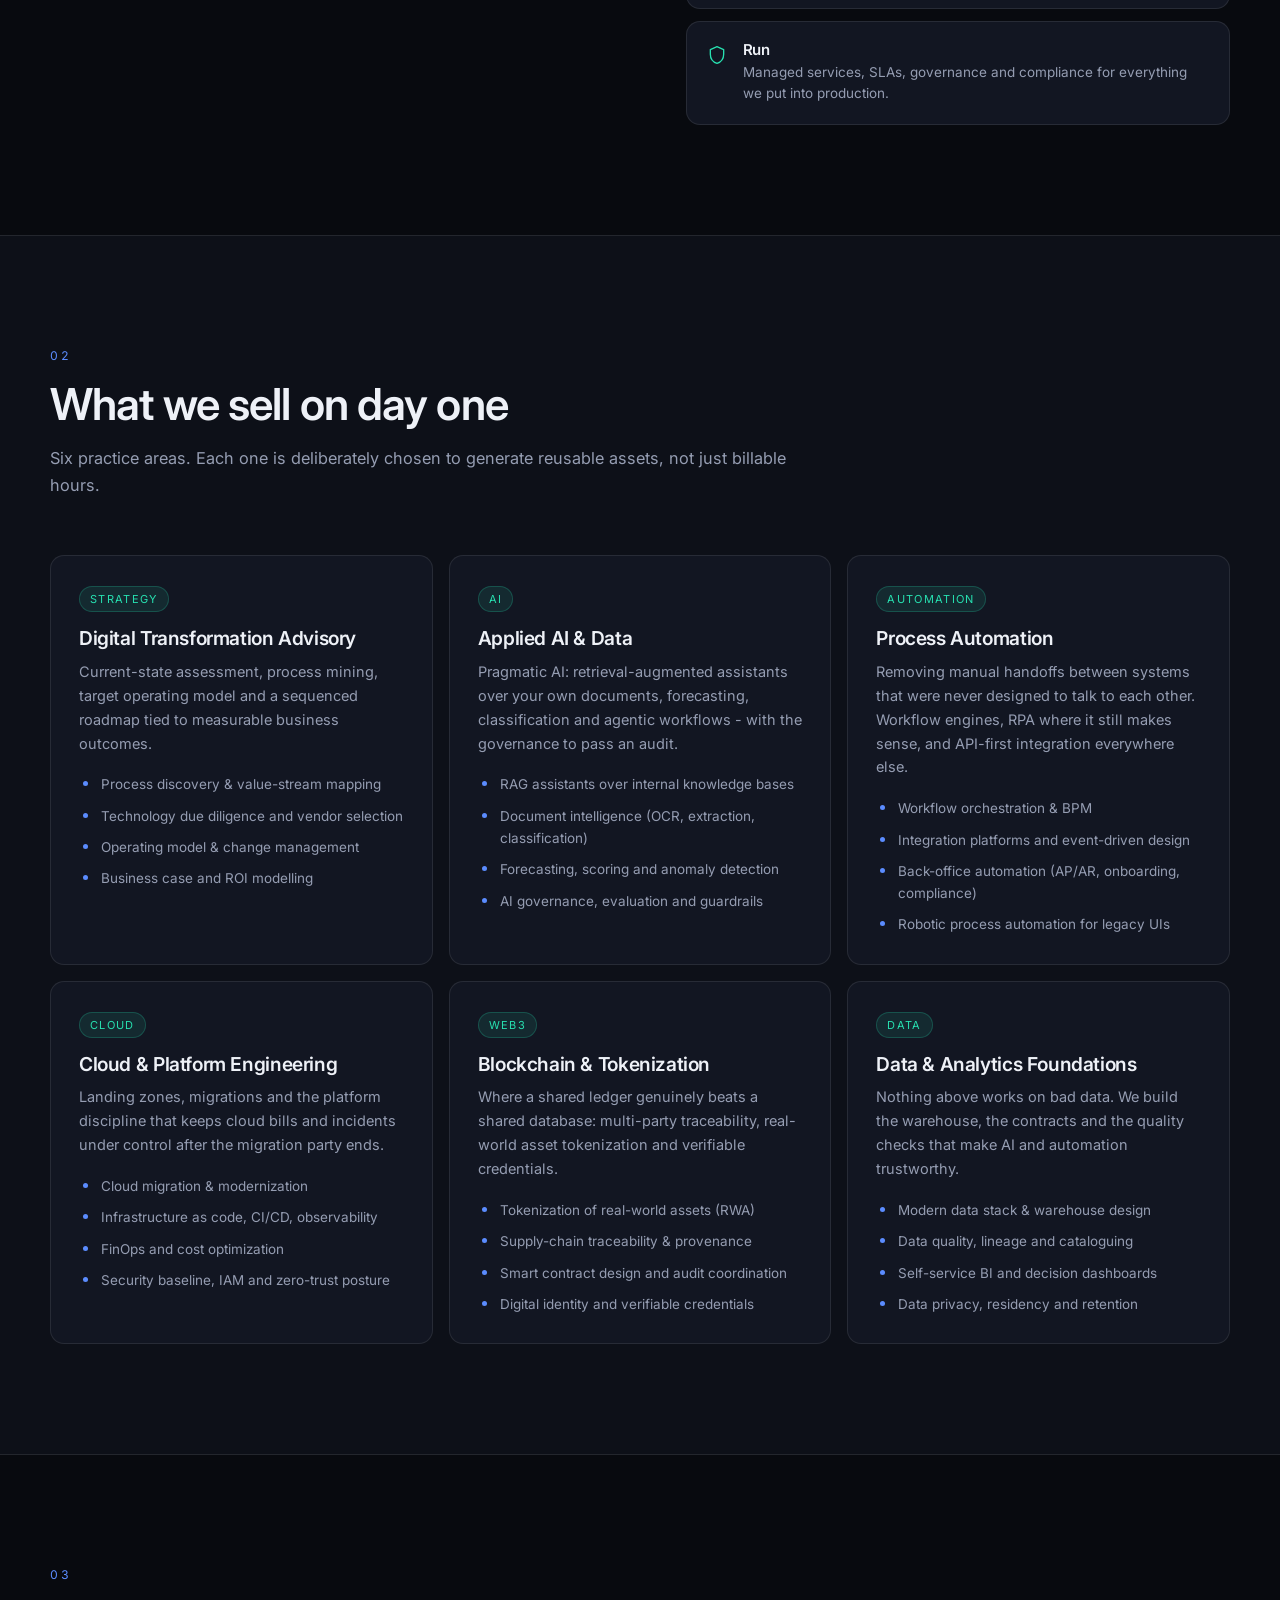
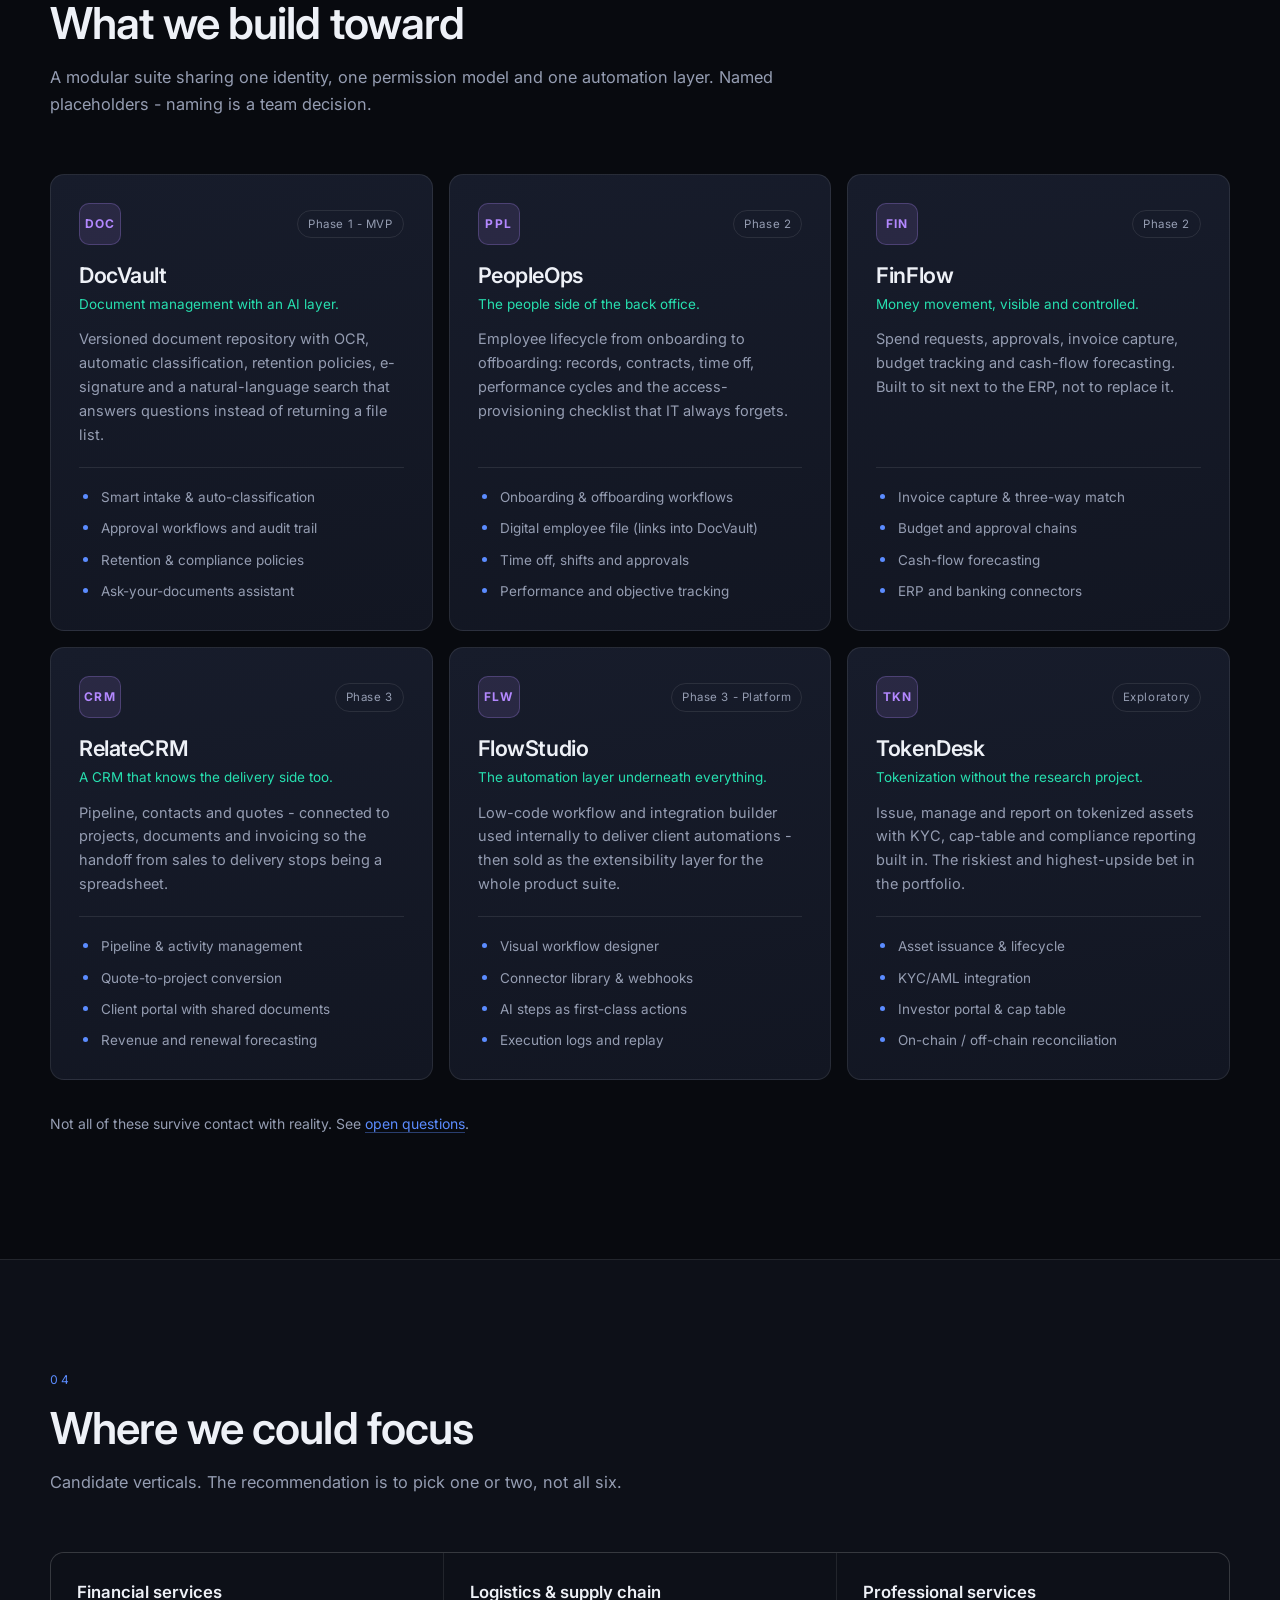
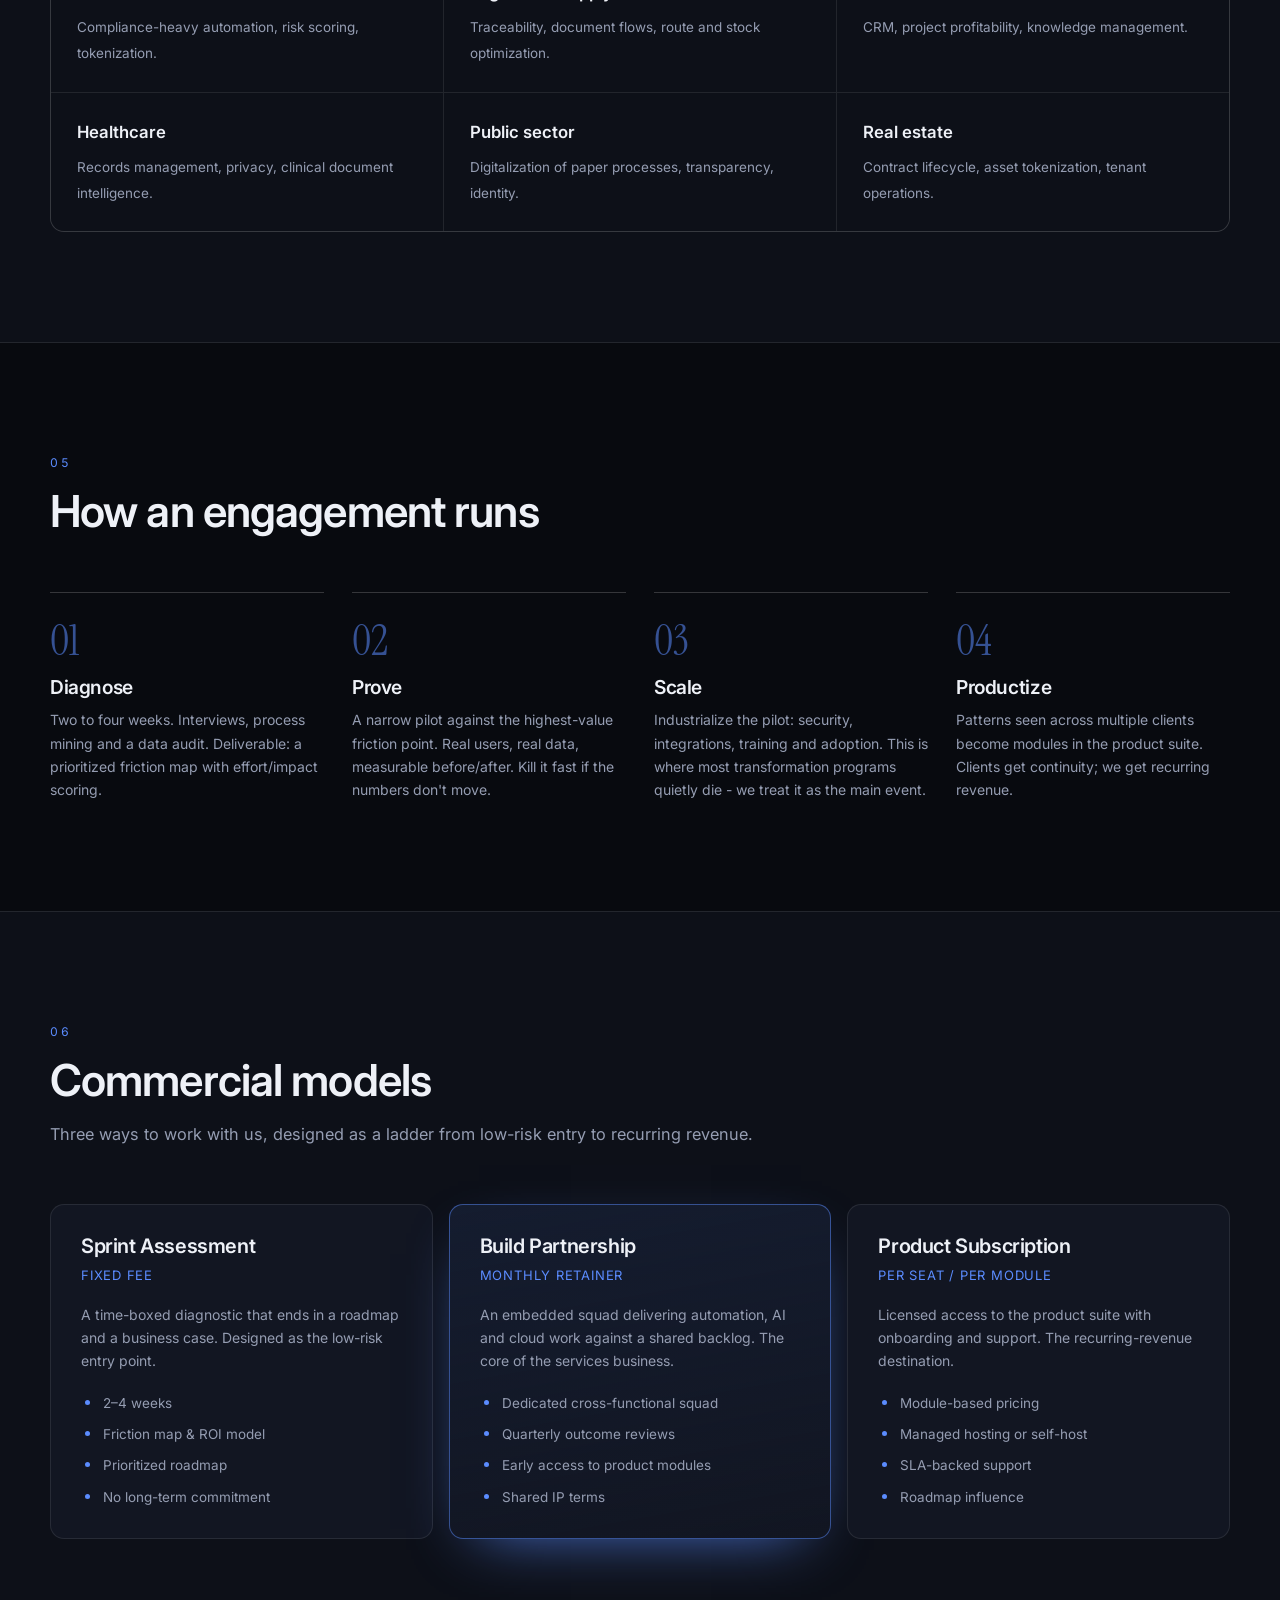
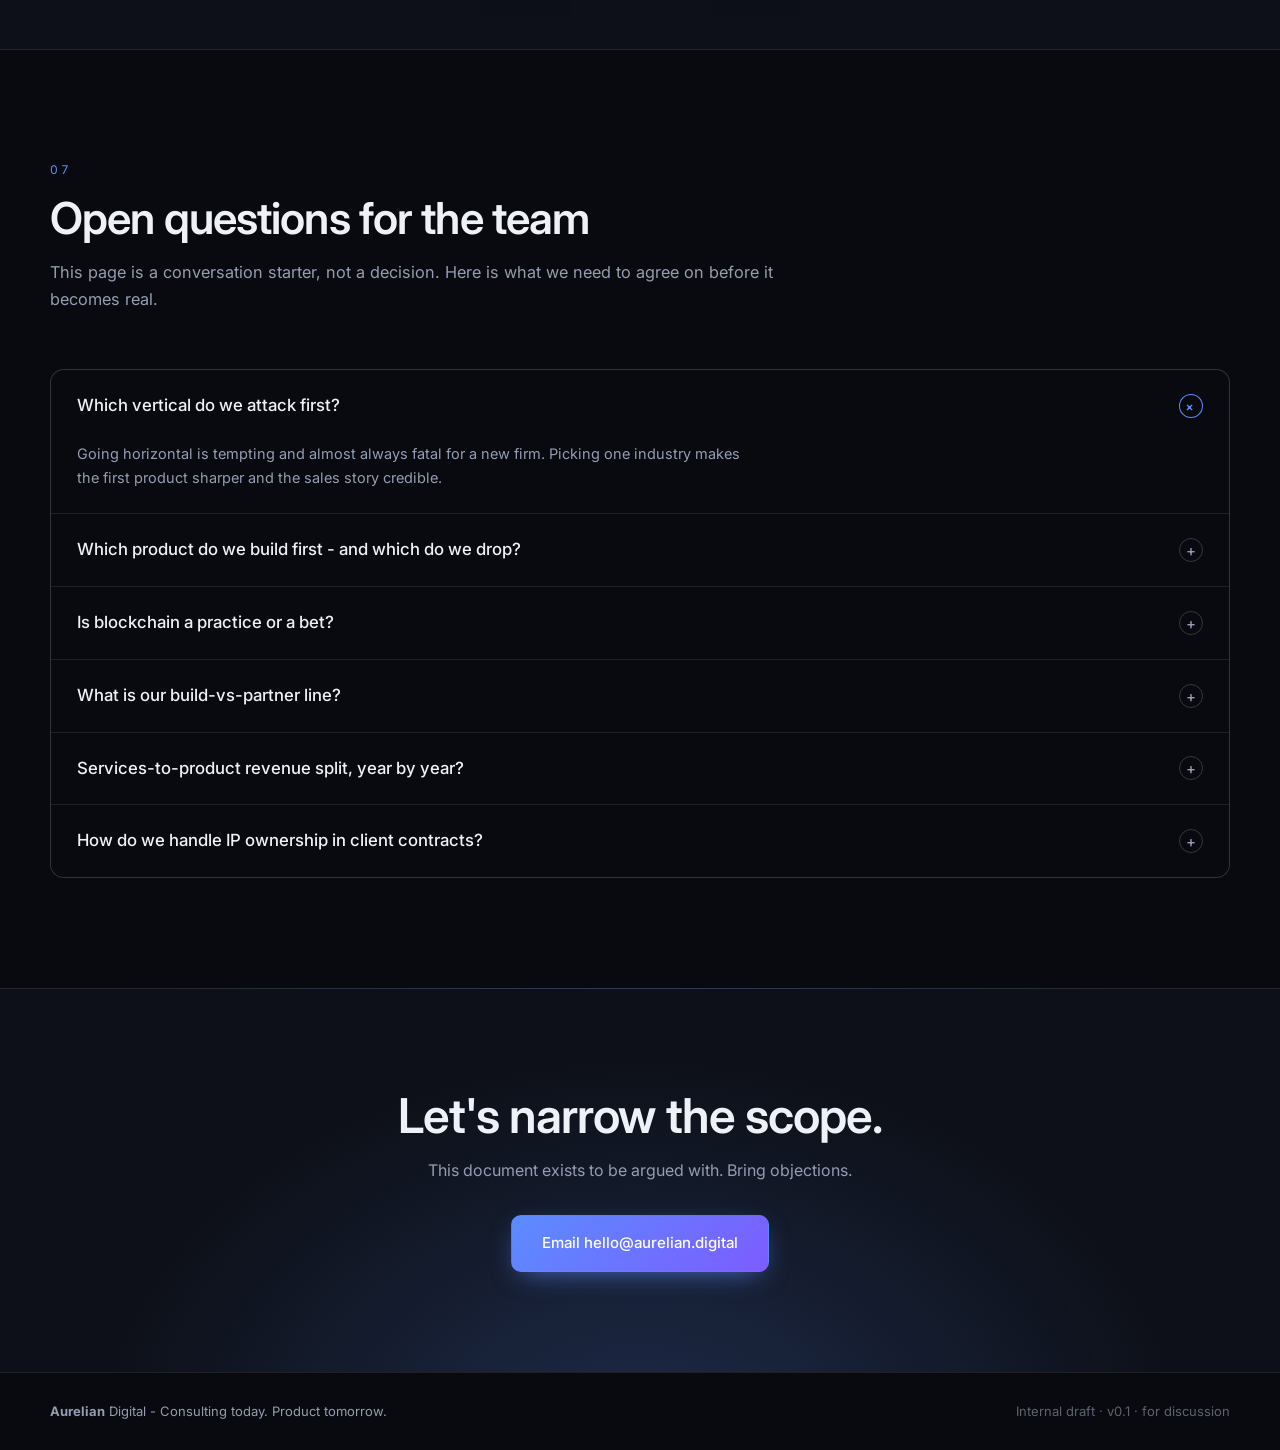
==== commit c897a38c: "Minor fmt refactor" ====
--- a/index.html
+++ b/index.html
@@ -3,8 +3,8 @@
 <head>
   <meta charset="UTF-8" />
   <meta name="viewport" content="width=device-width, initial-scale=1.0" />
-  <title>Aurelian Digital — Consulting today. Product tomorrow.</title>
-  <meta name="description" content="Digital transformation consulting across AI, automation, cloud and tokenization — productized into software for document, people and money management." />
+  <title>Aurelian Digital - Consulting today. Product tomorrow.</title>
+  <meta name="description" content="Digital transformation consulting across AI, automation, cloud and tokenization - productized into software for document, people and money management." />
   <link rel="preconnect" href="https://fonts.googleapis.com" />
   <link rel="preconnect" href="https://fonts.gstatic.com" crossorigin />
   <link href="https://fonts.googleapis.com/css2?family=Inter:wght@400;500;600;700&family=Instrument+Serif:ital@0;1&display=swap" rel="stylesheet" />
@@ -96,7 +96,7 @@
         <div class="section-head reveal">
           <span class="section-num">03</span>
           <h2>What we build toward</h2>
-          <p class="section-sub">A modular suite sharing one identity, one permission model and one automation layer. Named placeholders — naming is a team decision.</p>
+          <p class="section-sub">A modular suite sharing one identity, one permission model and one automation layer. Named placeholders - naming is a team decision.</p>
         </div>
         <div class="products" data-products></div>
         <p class="note reveal">Not all of these survive contact with reality. See <a href="#questions">open questions</a>.</p>
@@ -162,7 +162,7 @@
 
   <footer class="site-footer">
     <div class="wrap footer-inner">
-      <span><strong data-brand-name></strong> <span data-brand-suffix></span> — <span data-brand-tagline></span></span>
+      <span><strong data-brand-name></strong> <span data-brand-suffix></span> - <span data-brand-tagline></span></span>
       <span class="footer-note">Internal draft · v0.1 · for discussion</span>
     </div>
   </footer>
